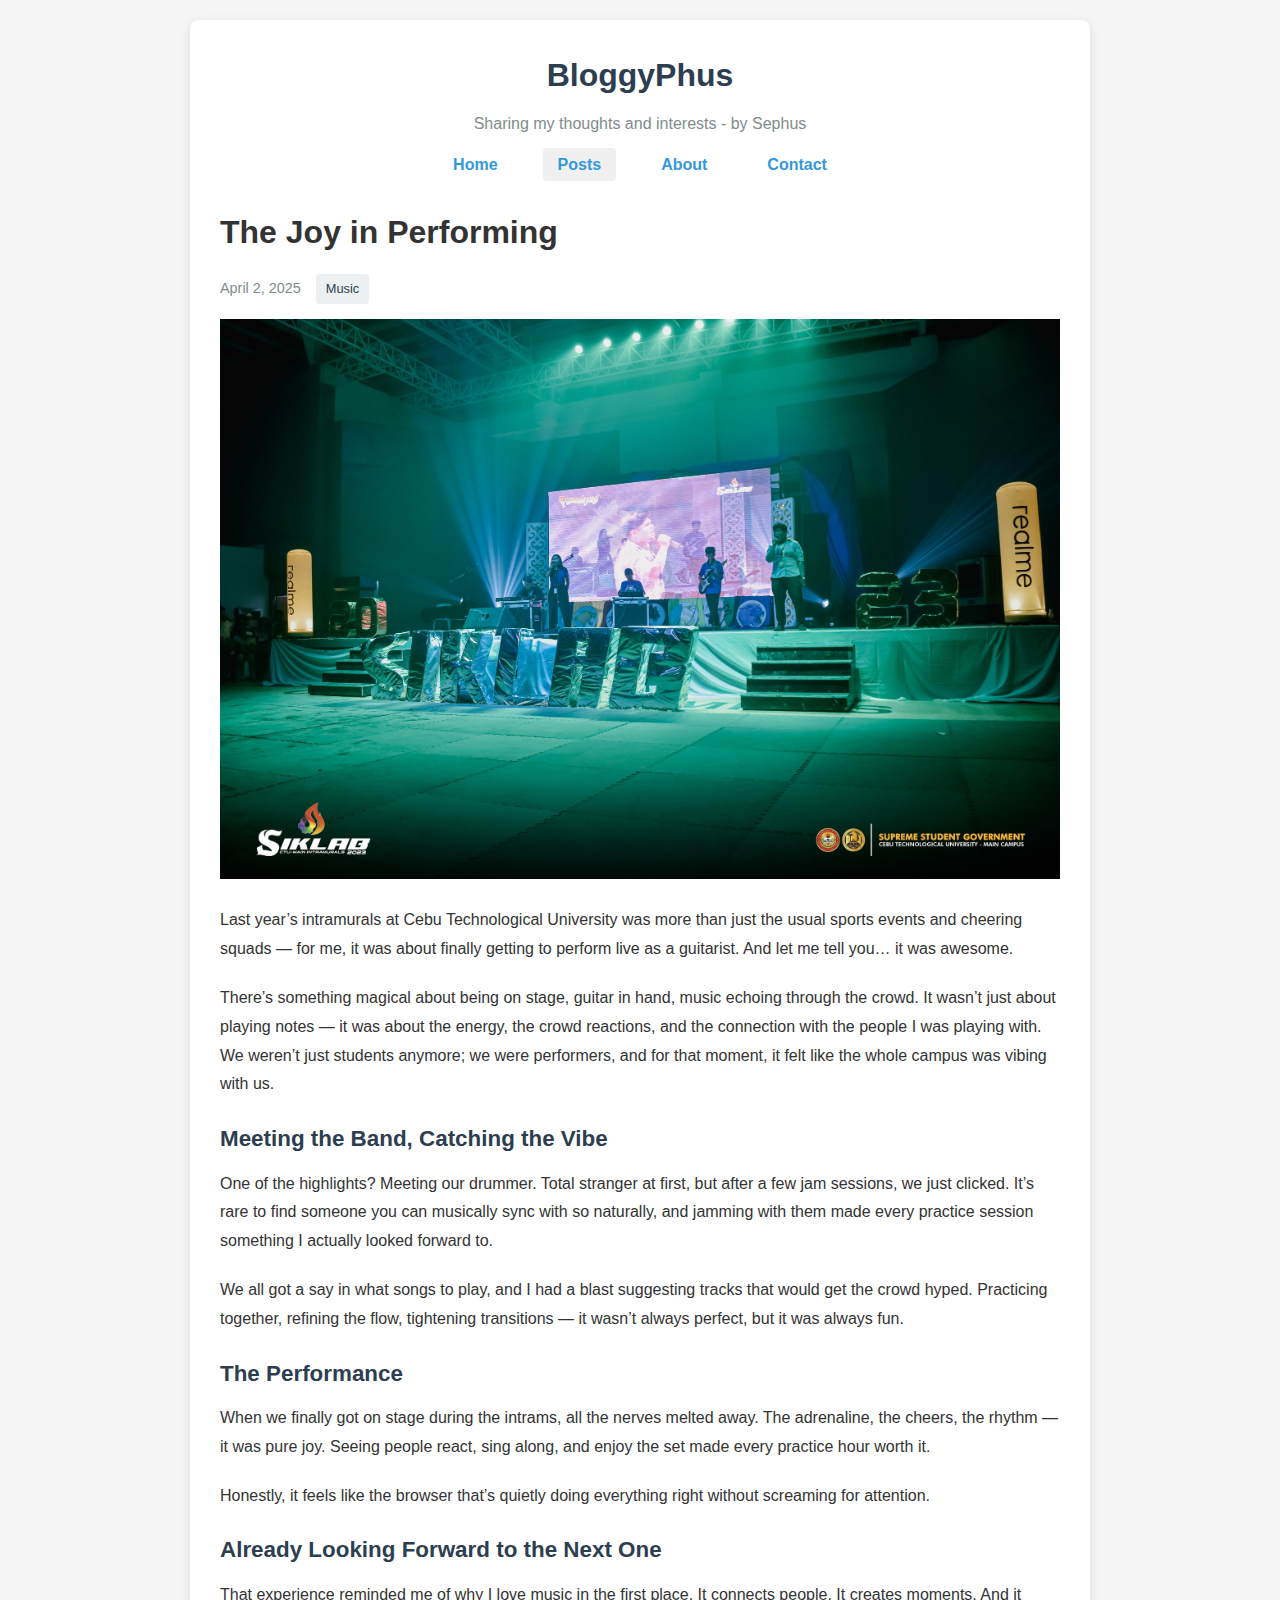
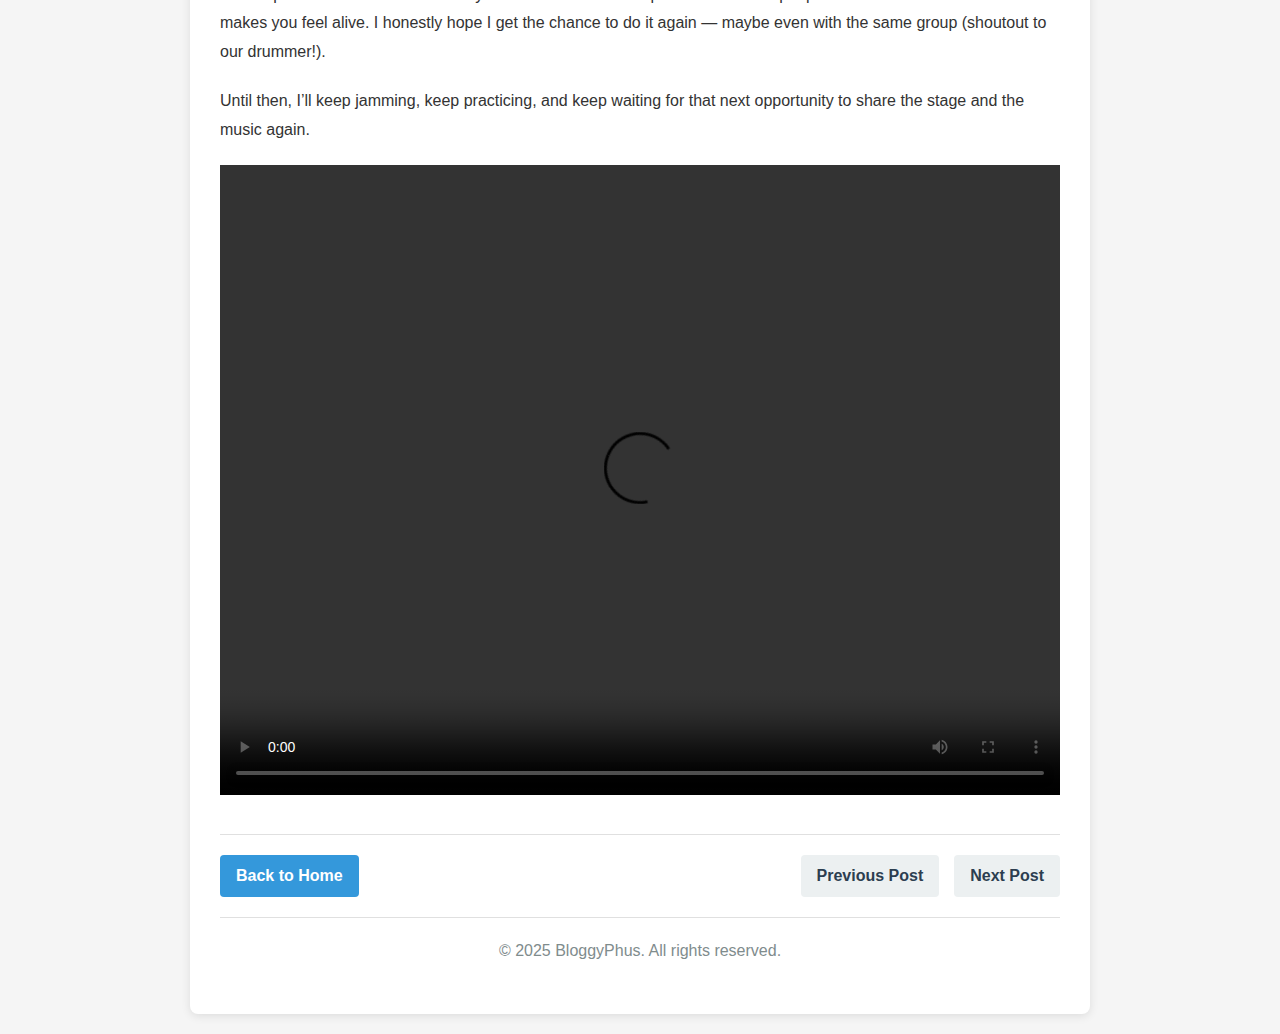
==== post2.html @ e955e0da "submitgclass" ====
<!DOCTYPE html>
<html lang="en">
<head>
    <meta charset="UTF-8">
    <meta name="viewport" content="width=device-width, initial-scale=1.0">
    <title>The Joy in Performing - My Personal Blog</title>
    <link rel="stylesheet" href="styles/style.css">
</head>
<body>
    <div class="letterbox">
        <header class="neumorph frosted">
            <h1>BloggyPhus</h1>
            <p>Sharing my thoughts and interests - by Sephus</p>
            <nav>
                <ul>
                    <li><a href="index.html">Home</a></li>
                    <li><a href="posts.html" class="active">Posts</a></li>
                    <li><a href="about.html">About</a></li>
                    <li><a href="contact.html">Contact</a></li>
                </ul>
            </nav>
        </header>
        
        <section class="content-section neumorph frosted">
            <article class="full-post">
                <h2>The Joy in Performing</h2>
                <div class="post-meta">
                    <span class="date">April 2, 2025</span>
                    <span class="category">Music</span>
                </div>
                <img src="images/pasundayag.jpg" alt="Music" class="post-image">
                
                <div class="post-content">
                    <p>Last year’s intramurals at Cebu Technological University was more than just the usual sports events and cheering squads — for me, it was about finally getting to perform live as a guitarist. And let me tell you… it was awesome.</p>
                    
                    <p>There’s something magical about being on stage, guitar in hand, music echoing through the crowd. It wasn’t just about playing notes — it was about the energy, the crowd reactions, and the connection with the people I was playing with. We weren’t just students anymore; we were performers, and for that moment, it felt like the whole campus was vibing with us.</p>
                    
                    <h3>Meeting the Band, Catching the Vibe</h3>
                    <p>One of the highlights? Meeting our drummer. Total stranger at first, but after a few jam sessions, we just clicked. It’s rare to find someone you can musically sync with so naturally, and jamming with them made every practice session something I actually looked forward to.</p>

                    <p> We all got a say in what songs to play, and I had a blast suggesting tracks that would get the crowd hyped. Practicing together, refining the flow, tightening transitions — it wasn’t always perfect, but it was always fun.</p>
                                
                    <h3>The Performance</h3>
                    <p>When we finally got on stage during the intrams, all the nerves melted away. The adrenaline, the cheers, the rhythm — it was pure joy. Seeing people react, sing along, and enjoy the set made every practice hour worth it. </p>    
                    
                    <p>Honestly, it feels like the browser that’s quietly doing everything right without screaming for attention.</p>

                    <h3>Already Looking Forward to the Next One</h3>
                    <p> That experience reminded me of why I love music in the first place. It connects people. It creates moments. And it makes you feel alive. I honestly hope I get the chance to do it again — maybe even with the same group (shoutout to our drummer!).</p>

                    <p> Until then, I’ll keep jamming, keep practicing, and keep waiting for that next opportunity to share the stage and the music again.</p>

                    <video width="320" height="240" controls style="width:100%; height: auto;">
                        <source src="images/Messenger.mp4" type="video/mp4">
                      Your browser does not support the video tag.
                      </video> 
                </div>
                
                <div class="post-navigation">
                    <a href="index.html" class="nav-btn">Back to Home</a>
                    <div class="nav-links">
                        <a href="post1.html" class="prev-post">Previous Post</a>
                        <a href="#" class="next-post">Next Post</a>
                    </div>
                </div>
            </article>
        </section>
        
        <footer class="neumorph frosted">
            <p>&copy; 2025 BloggyPhus. All rights reserved.</p>
        </footer>
    </div>
</body>
</html>
---- styles/style.css ----
/* Reset and base styles */
* {
    margin: 0;
    padding: 0;
    box-sizing: border-box;
}

body {
    font-family: 'Arial', sans-serif;
    line-height: 1.6;
    color: #333;
    background-color: #f5f5f5;
    padding: 20px;
}

/* Container */
.letterbox {
    max-width: 900px;
    width: 100%;
    margin: 0 auto;
    background-color: #fff;
    border-radius: 8px;
    box-shadow: 0 2px 10px rgba(0, 0, 0, 0.1);
    padding: 30px;
}

/* Header styles */
header {
    margin-bottom: 30px;
    text-align: center;
}

header h1 {
    color: #2c3e50;
    margin-bottom: 10px;
    font-size: 2rem;
}

header p {
    color: #7f8c8d;
    margin-bottom: 15px;
}

/* Navigation */
nav ul {
    list-style: none;
    display: flex;
    justify-content: center;
    margin-top: 15px;
}

nav ul li {
    margin: 0 15px;
}

nav ul li a {
    text-decoration: none;
    color: #3498db;
    font-weight: bold;
    padding: 8px 15px;
    border-radius: 4px;
    transition: background-color 0.3s ease;
}

nav ul li a:hover {
    background-color: #f0f0f0;
}

.active {
    background-color: #f0f0f0;
}

/* Section title */
.section-title {
    text-align: center;
    margin-bottom: 25px;
    font-size: 1.8rem;
    color: #2c3e50;
    padding-bottom: 10px;
    border-bottom: 2px solid #3498db;
}

/* Blog post styles */
.blog-post {
    margin-bottom: 30px;
    padding-bottom: 20px;
    border-bottom: 1px solid #e0e0e0;
}

.blog-post:last-child {
    border-bottom: none;
    margin-bottom: 0;
}

.blog-post h2 {
    color: #2c3e50;
    margin-bottom: 10px;
}

.post-meta {
    display: flex;
    align-items: center;
    margin-bottom: 15px;
    font-size: 0.9rem;
    color: #7f8c8d;
}

.post-meta .date {
    margin-right: 15px;
}

.category {
    background-color: #ecf0f1;
    color: #2c3e50;
    padding: 5px 10px;
    border-radius: 4px;
    font-size: 0.8rem;
}

.blog-post img {
    width: 100%;
    height: auto;
    border-radius: 6px;
    margin-bottom: 15px;
    box-shadow: 0 2px 5px rgba(0, 0, 0, 0.1);
}

.blog-post p {
    margin-bottom: 15px;
}

.read-more {
    display: inline-block;
    background-color: #3498db;
    color: #fff;
    padding: 8px 16px;
    border-radius: 4px;
    text-decoration: none;
    font-weight: bold;
    transition: background-color 0.3s ease;
}

.read-more:hover {
    background-color: #2980b9;
}

/* Full post page */
.full-post h2 {
    font-size: 2rem;
    margin-bottom: 15px;
}

.full-post h3 {
    font-size: 1.4rem;
    margin: 20px 0 10px;
    color: #2c3e50;
}

.post-content {
    margin: 20px 0;
    line-height: 1.8;
}

.post-content p {
    margin-bottom: 20px;
}

.post-image {
    width: 100%;
}

/* Post navigation */
.post-navigation {
    display: flex;
    justify-content: space-between;
    align-items: center;
    margin-top: 30px;
    padding-top: 20px;
    border-top: 1px solid #e0e0e0;
}

.nav-btn {
    display: inline-block;
    background-color: #3498db;
    color: #fff;
    padding: 8px 16px;
    border-radius: 4px;
    text-decoration: none;
    font-weight: bold;
    transition: background-color 0.3s ease;
}

.nav-btn:hover {
    background-color: #2980b9;
}

.nav-links {
    display: flex;
    gap: 15px;
}

.prev-post, .next-post {
    display: inline-block;
    background-color: #ecf0f1;
    color: #2c3e50;
    padding: 8px 16px;
    border-radius: 4px;
    text-decoration: none;
    font-weight: bold;
    transition: background-color 0.3s ease;
}

.prev-post:hover, .next-post:hover {
    background-color: #e0e0e0;
}

/* Posts list page */
.posts-list {
    display: flex;
    flex-direction: column;
    gap: 20px;
}

.post-item {
    display: flex;
    gap: 20px;
    padding-bottom: 20px;
    border-bottom: 1px solid #e0e0e0;
}

.post-item:last-child {
    border-bottom: none;
}

.post-thumbnail {
    flex: 0 0 200px;
}

.post-thumbnail img {
    width: 100%;
    height: auto;
    border-radius: 6px;
    box-shadow: 0 2px 5px rgba(0, 0, 0, 0.1);
}

.post-summary {
    flex: 1;
}

.post-summary h3 {
    margin-bottom: 10px;
    font-size: 1.4rem;
}

/* About page */
.about-container {
    display: flex;
    gap: 30px;
}

.about-image {
    flex: 0 0 300px;
}

.profile-photo {
    width: 100%;
    height: auto;
    border-radius: 6px;
    box-shadow: 0 2px 5px rgba(0, 0, 0, 0.1);
}

.about-content {
    flex: 1;
}

.about-content h2 {
    margin-bottom: 20px;
    font-size: 1.8rem;
}

.about-content p {
    margin-bottom: 15px;
    line-height: 1.8;
}

.interests-list {
    margin: 20px 0;
    padding-left: 20px;
}

.interests-list li {
    margin-bottom: 8px;
}

/* Contact page */
.contact-container {
    display: flex;
    gap: 30px;
}

.contact-info {
    flex: 1;
}

.contact-info h3 {
    margin-bottom: 15px;
    font-size: 1.4rem;
}

.contact-methods {
    margin-top: 20px;
}

.contact-method {
    margin-bottom: 15px;
}

.contact-label {
    font-weight: bold;
    display: block;
    margin-bottom: 5px;
}

.contact-value {
    color: #7f8c8d;
}

.social-links {
    display: flex;
    gap: 10px;
}

.social-link {
    text-decoration: none;
    color: #fff;
    background-color: #3498db;
    padding: 5px 10px;
    border-radius: 4px;
    transition: background-color 0.3s ease;
}

.social-link:hover {
    background-color: #2980b9;
}

/* Contact form */
.contact-form {
    flex: 1;
    padding: 20px;
    background-color: #f9f9f9;
    border-radius: 6px;
}

.contact-form h3 {
    margin-bottom: 20px;
    font-size: 1.4rem;
    text-align: center;
}

.form-group {
    margin-bottom: 15px;
}

.form-group label {
    display: block;
    margin-bottom: 5px;
    font-weight: bold;
}

.form-control {
    width: 100%;
    padding: 10px;
    border-radius: 4px;
    border: 1px solid #ddd;
    background-color: #fff;
    transition: border-color 0.3s ease;
}

.form-control:focus {
    outline: none;
    border-color: #3498db;
}

.submit-btn {
    display: block;
    width: 100%;
    padding: 10px;
    border: none;
    border-radius: 4px;
    background-color: #3498db;
    color: #fff;
    font-weight: bold;
    cursor: pointer;
    transition: background-color 0.3s ease;
}

.submit-btn:hover {
    background-color: #2980b9;
}

/* Footer styles */
footer {
    text-align: center;
    padding: 20px;
    margin-top: 20px;
    color: #7f8c8d;
    border-top: 1px solid #e0e0e0;
}

/* Responsive design */
@media (max-width: 768px) {
    nav ul {
        flex-direction: column;
        align-items: center;
    }
    
    nav ul li {
        margin: 5px 0;
    }
    
    .contact-container,
    .about-container {
        flex-direction: column;
    }
    
    .about-image {
        margin-bottom: 20px;
    }
    
    .post-item {
        flex-direction: column;
    }
    
    .post-thumbnail {
        margin-bottom: 15px;
        flex: none;
    }
    
    .post-navigation {
        flex-direction: column;
        gap: 15px;
    }
    
    .nav-links {
        width: 100%;
        justify-content: space-between;
    }
}
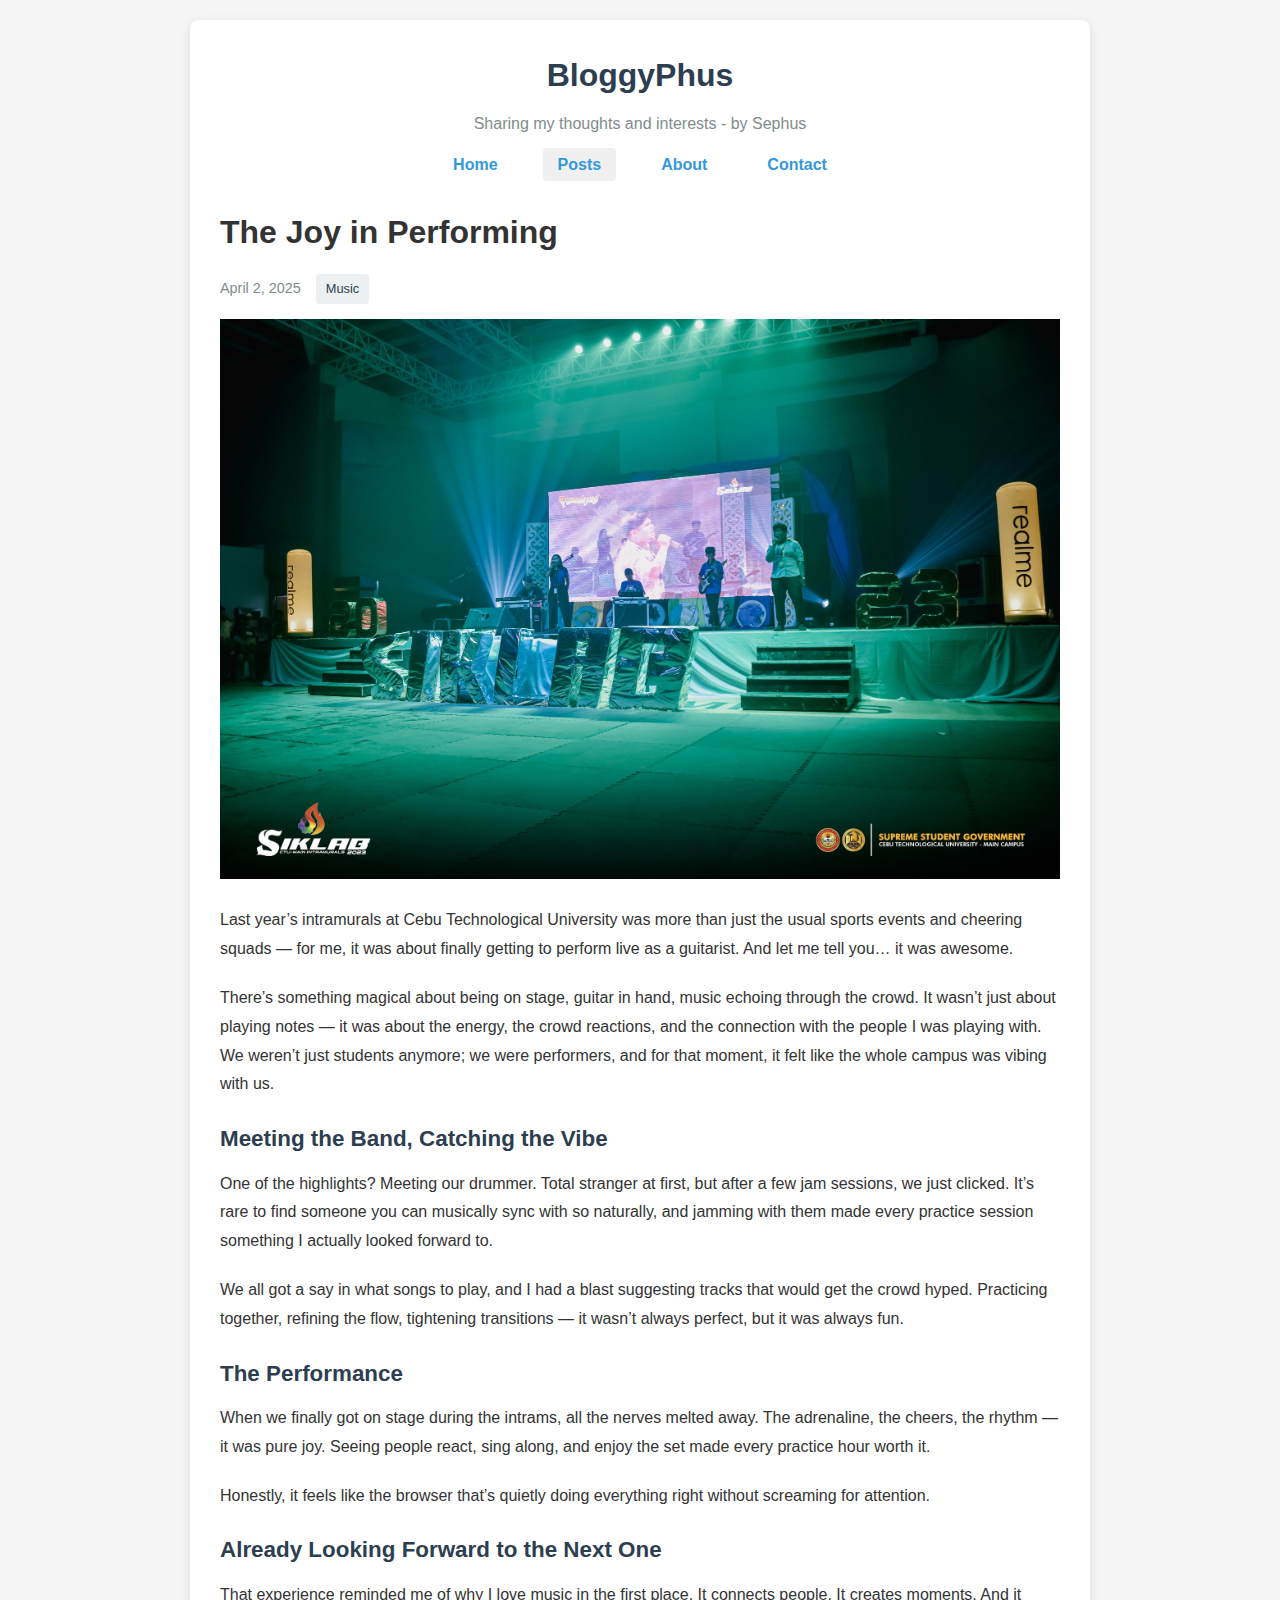
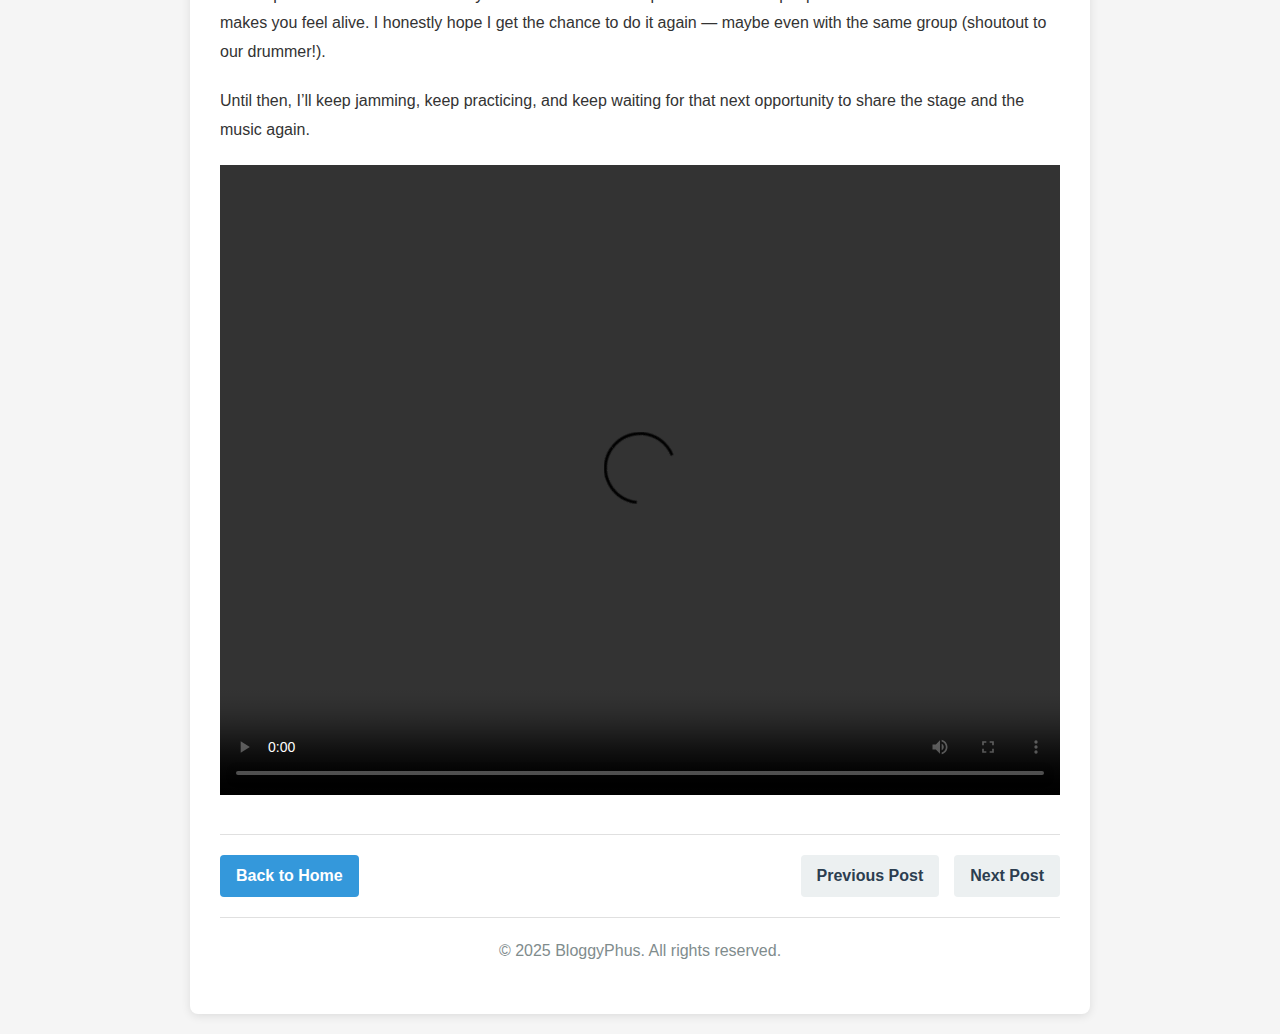
==== commit 7988820b: "submittt" ====
--- a/post2.html
+++ b/post2.html
@@ -3,7 +3,7 @@
 <head>
     <meta charset="UTF-8">
     <meta name="viewport" content="width=device-width, initial-scale=1.0">
-    <title>The Joy in Performing - My Personal Blog</title>
+    <title>The Joy in Performing - BloggyPhus</title>
     <link rel="stylesheet" href="styles/style.css">
 </head>
 <body>
